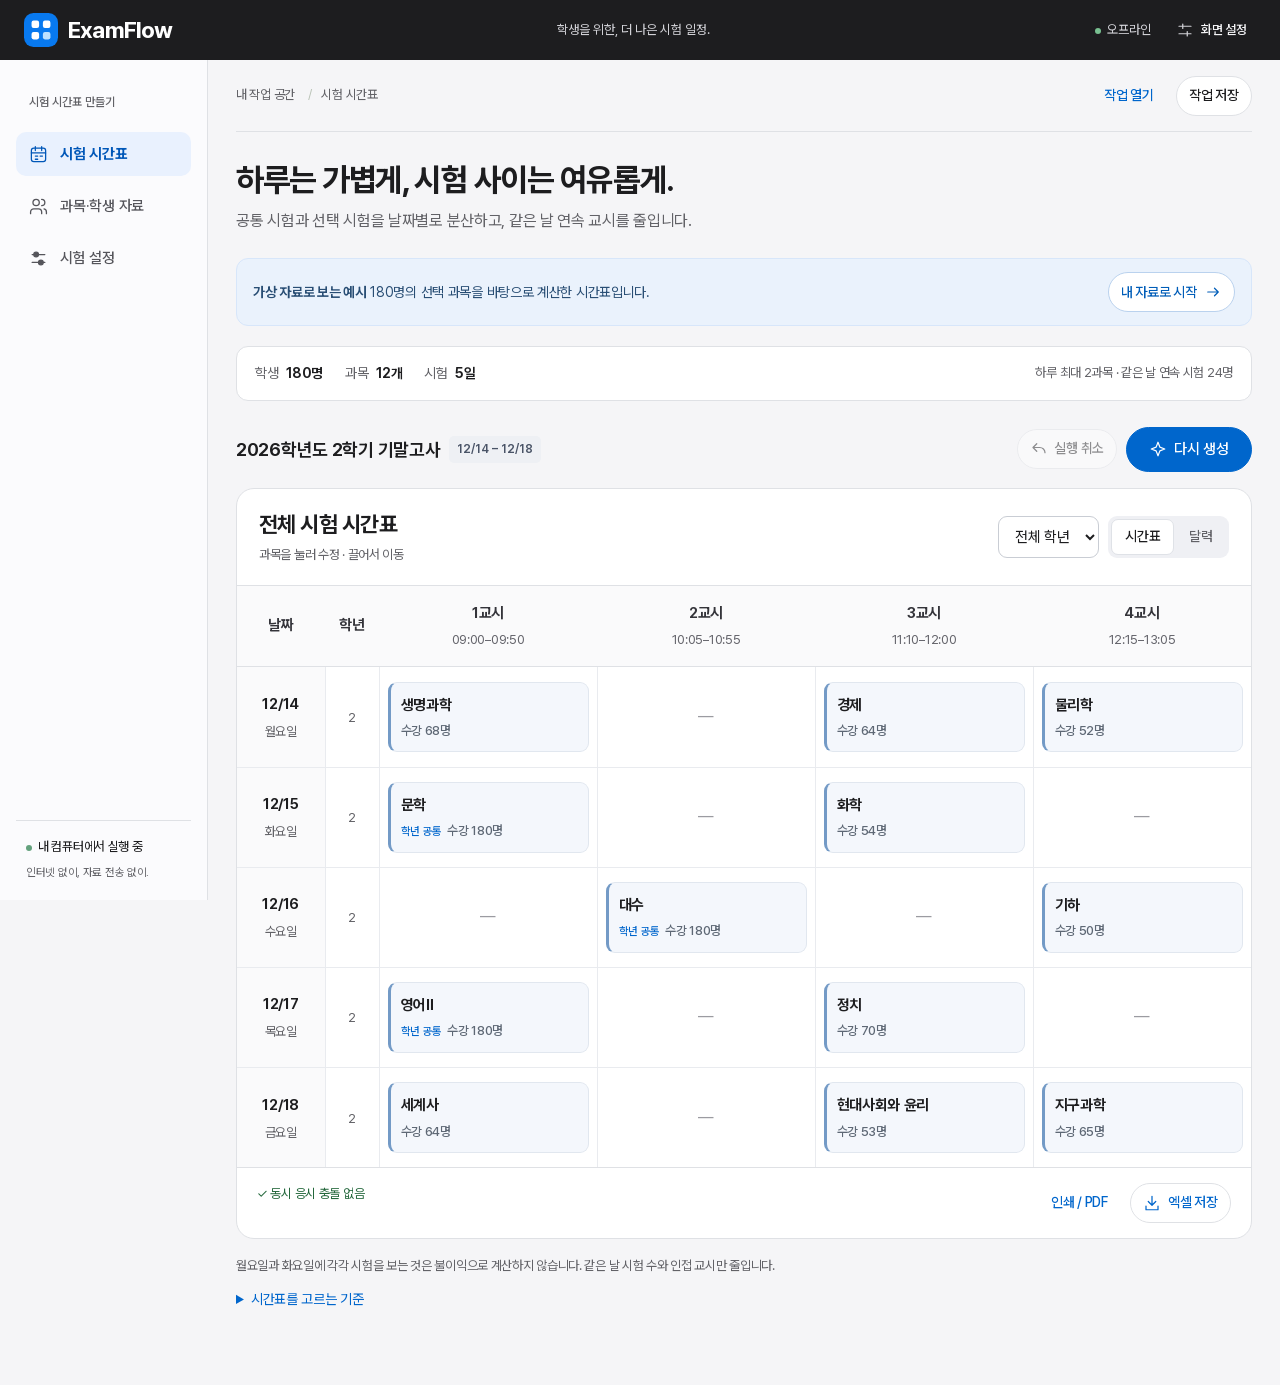
==== index.html @ 09921597 "Add files via upload" ====
<!doctype html>
<html lang="ko"><head><meta charset="utf-8"><meta name="viewport" content="width=device-width,initial-scale=1">
<meta http-equiv="Content-Security-Policy" content="default-src 'none'; script-src 'unsafe-inline' blob:; worker-src blob:; style-src 'unsafe-inline'; img-src data: blob:; font-src data:; connect-src 'none'; object-src 'none'; base-uri 'none'; form-action 'none'">
<title>ExamFlow · 오프라인 시험 시간표</title>
<style>
:root{--bg:#f5f6f3;--paper:#fff;--ink:#20372f;--muted:#687871;--green:#2e6654;--line:#e0e6df;--pale:#eaf2e9;--orange:#d7814d;--shadow:0 8px 30px #1e3b2b05}
*{box-sizing:border-box}body{margin:0;background:var(--bg);font-family:ui-sans-serif,-apple-system,BlinkMacSystemFont,"Segoe UI","Noto Sans KR","Malgun Gothic",sans-serif;color:var(--ink);font-size:14px;line-height:1.55}button,input,select,textarea{font:inherit}button,label.upload{cursor:pointer}button{background:#fff;border:1px solid var(--line);color:var(--ink);border-radius:9px;padding:9px 14px;font-weight:600;transition:.15s}button:hover{border-color:#a6b8a9;background:#f4f8f3}button:disabled{opacity:.45;cursor:not-allowed}button.primary{background:var(--green);color:white;border-color:var(--green)}button.primary:hover{background:#245443}button.subtle{border-color:transparent;background:transparent}button.small{font-size:12px;padding:6px 10px}button:focus-visible,input:focus-visible,select:focus-visible,textarea:focus-visible,a:focus-visible{outline:3px solid #dfab71;outline-offset:3px}h1,h2,h3,p{margin:0}h1{font-size:31px;letter-spacing:-1.2px;font-weight:750}h2{font-size:18px;letter-spacing:-.4px}h3{font-size:15px}small,.muted{color:var(--muted)}.sidebar{width:214px;position:fixed;inset:0 auto 0 0;background:#fdfefb;border-right:1px solid var(--line);padding:30px 18px;display:flex;flex-direction:column;z-index:10}.brand{display:flex;align-items:center;gap:10px;margin:0 10px 5px;font-weight:800;font-size:22px;letter-spacing:-.6px}.brandmark{background:var(--green);width:34px;height:34px;border-radius:10px;display:grid;grid-template-columns:repeat(2,7px);grid-template-rows:repeat(2,7px);gap:4px;justify-content:center;align-content:center;transform:rotate(-5deg)}.brandmark i{border-radius:2px;background:#fff}.brandmark i:last-child{background:#e5b072}.brand-sub{font-size:11px;color:var(--muted);margin-left:54px;letter-spacing:1px}.nav-label{font-size:10px;letter-spacing:1.5px;color:#8d9991;margin:39px 14px 12px}.nav{display:flex;flex-direction:column;gap:7px}.nav button{text-align:left;border:0;background:none;padding:12px 15px;color:#748078;font-size:13px;display:flex;align-items:center;gap:12px}.nav button.active{color:#28533d;background:var(--pale);font-weight:750}.nav svg{width:18px;height:18px;fill:none;stroke:currentColor;stroke-width:1.6}.sidebar-bottom{margin-top:auto;padding:16px 12px;border-top:1px solid var(--line);font-size:12px}.dot{display:inline-block;width:6px;height:6px;border-radius:50%;background:#63a17d;margin-right:6px}.version{color:#98a39b;font-size:10px;margin-top:8px}.main{margin-left:214px;padding:0 34px 38px;max-width:1700px}.topbar{height:80px;display:flex;align-items:center;justify-content:space-between;border-bottom:1px solid var(--line);margin-bottom:30px}.crumb{font-size:12px;color:var(--muted)}.row{display:flex;align-items:center;gap:9px;flex-wrap:wrap}.spread{justify-content:space-between}.eyebrow{font-size:10px;letter-spacing:2px;color:var(--green);font-weight:750;margin-bottom:10px}.page-head{display:flex;justify-content:space-between;align-items:center;gap:18px;margin-bottom:24px}.page-head p{color:var(--muted);margin-top:8px}.round-mark{width:72px;height:72px;background:#e8eee3;border-radius:50%;display:flex;align-items:center;justify-content:center;color:#4c6f4d;font-size:35px;flex-shrink:0}.demo-banner{border:1px solid #e1e6da;background:#edf1e8;border-radius:10px;padding:12px 16px;display:flex;align-items:center;justify-content:space-between;gap:12px;margin-bottom:22px;font-size:12px}.tag{display:inline-block;padding:3px 8px;font-size:10px;border-radius:5px;background:#e8eee8;color:#45634f;font-weight:700;letter-spacing:.2px}.tag.orange{background:#f9ecdf;color:#94602f}.stats{display:grid;grid-template-columns:repeat(4,1fr);gap:14px;margin-bottom:23px}.stat{background:white;border:1px solid var(--line);border-radius:12px;padding:18px 20px;box-shadow:var(--shadow)}.stat .label{font-size:12px;color:var(--muted)}.stat .value{font-size:30px;font-weight:700;margin:8px 0 4px;line-height:1.1;letter-spacing:-1px}.stat .unit{font-size:13px;font-weight:400;margin-left:4px;color:var(--muted)}.stat .foot{font-size:11px;color:var(--muted)}.good{color:#40825b}.board-layout{display:grid;grid-template-columns:minmax(0,1fr) 240px;gap:20px}.panel{background:var(--paper);border:1px solid var(--line);border-radius:12px;box-shadow:var(--shadow);overflow:hidden}.panel-head{padding:18px 20px;border-bottom:1px solid var(--line);display:flex;align-items:center;justify-content:space-between;gap:10px;flex-wrap:wrap}.panel-body{padding:22px}.panel-head small{font-size:11px}.seg{display:inline-flex;padding:3px;background:#f2f5ef;border-radius:7px;gap:2px}.seg button{border:0;background:transparent;padding:5px 12px;font-size:12px;color:var(--muted)}.seg button.active{background:#fff;box-shadow:0 1px 4px #20372f12;color:var(--ink)}.table-wrap{overflow:auto}.schedule{border-collapse:collapse;width:100%;table-layout:fixed;min-width:590px}.schedule th{font-size:12px;background:#fafbf8;font-weight:650;padding:16px 5px;border-bottom:1px solid var(--line);color:#526958}.schedule th small{display:block;font-size:10px;font-weight:400;margin-top:3px}.schedule th:first-child{width:78px}.schedule th:nth-child(2){width:42px}.schedule td{height:102px;padding:8px;border-right:1px solid #eef0eb;border-bottom:1px solid #eef0eb;text-align:center;vertical-align:middle}.schedule td:last-child{border-right:0}.schedule tr:last-child td{border-bottom:0}.schedule .date{font-weight:650;font-size:13px;background:#fcfdfb}.schedule .date small{font-size:11px;display:block;font-weight:400}.empty-cell{color:#c4cdc4;font-size:15px}.exam{display:block;width:100%;text-align:left;border:1px solid transparent;border-left:3px solid var(--chip);border-radius:6px;background:var(--tint);padding:10px 9px;margin:3px 0;font-size:12px;color:#32493a;line-height:1.4;overflow-wrap:anywhere}.exam:hover{border-color:var(--chip);background:var(--tint)}.exam small{display:block;font-size:10px;color:#677666;margin-top:3px}.exam.dim{opacity:.25}.exam.selected{outline:2px solid #3f725b}.exam .lock{float:right;font-size:10px}.board-footer{padding:13px 20px;border-top:1px solid var(--line);font-size:11px;color:var(--muted);display:flex;justify-content:space-between;gap:8px;flex-wrap:wrap}.side-stack{display:flex;flex-direction:column;gap:16px}.side-stack .panel-body{padding:19px}.rule{display:flex;justify-content:space-between;font-size:12px;gap:8px;margin:15px 0}.rule span{color:var(--muted)}.side-note{font-size:11px;line-height:1.75;color:var(--muted);margin-top:12px}.bar-label{display:flex;justify-content:space-between;font-size:11px;margin:14px 0 6px}.bar{height:7px;background:#f0f3ed;border-radius:8px;overflow:hidden}.bar i{height:100%;display:block;background:#8b9b86;border-radius:8px}.bar.current i{background:#528564}.tip{background:#f1f4eb;border:1px solid #e3e9db;border-radius:12px;padding:20px;font-size:12px;line-height:1.8}.tip h3{margin-bottom:7px}.toolbar{display:flex;justify-content:space-between;align-items:center;gap:12px;margin-bottom:16px;flex-wrap:wrap}.statusline{font-size:11px;color:var(--muted);margin-top:16px}.form-grid{display:grid;grid-template-columns:repeat(2,minmax(0,1fr));gap:20px}.field{display:flex;flex-direction:column;gap:7px}.field label{font-size:12px;font-weight:650}.field small{font-size:11px}input,select,textarea{border:1px solid #d9e1d7;border-radius:7px;padding:9px 11px;background:#fff;color:var(--ink);min-width:0}select{padding:8px 9px}input[type=checkbox]{accent-color:var(--green);width:16px;height:16px}.input-title{font-size:13px}.space{height:20px}.section-label{font-size:14px;margin:5px 0 16px}.day-list{display:grid;grid-template-columns:repeat(auto-fit,minmax(140px,1fr));gap:8px}.day-item{display:flex;align-items:center;gap:6px;border:1px solid var(--line);background:#fafcf8;padding:10px;border-radius:8px;font-size:12px}.day-item select{padding:3px;margin-left:auto;max-width:66px}.data-grid{display:grid;grid-template-columns:320px minmax(0,1fr);gap:22px}.upload-zone{border:1.5px dashed #aebfad;padding:28px 18px;text-align:center;border-radius:10px;background:#fafcf7}.upload-zone strong{display:block;margin:12px 0 7px}.upload-zone p{font-size:12px;color:var(--muted);margin-bottom:16px}.upload-icon{display:block;font-size:25px;color:#5b8768}.info-box{background:#f5f7f1;border-radius:9px;padding:15px;font-size:12px;line-height:1.8}.data-table{border-collapse:collapse;width:100%;font-size:12px}.data-table th,.data-table td{padding:12px 15px;border-bottom:1px solid #edf0e9;text-align:left;white-space:nowrap}.data-table th{background:#f9fbf6;color:#6a7b68;font-size:11px;font-weight:600}.data-table td select{font-size:11px;max-width:160px}.data-table td:first-child{font-weight:600}.calendar{display:grid;grid-template-columns:repeat(7,minmax(0,1fr));gap:0;min-width:650px}.calendar .weekday{padding:13px 4px;text-align:center;font-size:11px;color:var(--muted);background:#fafbf8}.calendar .day{min-height:160px;border-top:1px solid var(--line);border-right:1px solid #eef0eb;padding:8px}.calendar .day.out{background:#fafbf8;color:#a9b1a4}.calendar .day span.num{display:inline-flex;align-items:center;justify-content:center;width:25px;height:25px;font-size:12px;margin-bottom:6px}.calendar .day.exam-day span.num{background:var(--green);border-radius:50%;color:white}.calendar .exam{padding:6px;font-size:10px}.calendar .exam small{font-size:9px}.personal-layout{display:grid;grid-template-columns:280px minmax(0,1fr);gap:20px}.checks{display:flex;flex-wrap:wrap;gap:7px}.choice{display:flex;align-items:center;gap:6px;border:1px solid var(--line);border-radius:6px;padding:7px 9px;font-size:12px;background:#fff;cursor:pointer}.choice:has(input:checked){background:var(--pale);border-color:#9eb699}.day-cards{display:grid;grid-template-columns:repeat(auto-fit,minmax(190px,1fr));gap:14px}.day-card{border:1px solid var(--line);border-radius:10px;background:#fff;padding:16px}.day-card h3{margin-bottom:15px}.personal-exam{border-left:3px solid #739a6b;padding:8px 10px;background:#f4f7f0;border-radius:4px;margin:8px 0}.personal-exam.warn{border-left-color:#cd8954;background:#fcf0e5}.personal-exam small{display:block;font-size:11px}.empty-state{padding:60px 25px;text-align:center;color:var(--muted)}.empty-state h2{color:var(--ink);margin-bottom:10px}.help{max-width:850px}.help p,.help li{margin:12px 0;line-height:1.9}.help h2{margin-top:28px}.help h2:first-child{margin-top:0}dialog{border:1px solid var(--line);border-radius:14px;padding:25px;max-width:540px;width:calc(100% - 32px);color:var(--ink);box-shadow:0 20px 80px #1d382838}dialog::backdrop{background:#1b35294d;backdrop-filter:blur(2px)}dialog h2{margin-bottom:12px}dialog .actions{display:flex;justify-content:flex-end;gap:8px;margin-top:22px}.toast{position:fixed;bottom:24px;left:calc(50% + 90px);transform:translateX(-50%);background:#243e31;color:white;border-radius:9px;padding:13px 22px;z-index:100;max-width:85vw;box-shadow:0 5px 20px #20372f25;font-size:13px}.toast.error{background:#873e30}.progress-track{height:8px;background:#ecf0e7;border-radius:10px;margin:20px 0;overflow:hidden}.progress-track i{display:block;width:0;height:100%;background:var(--green);transition:width .2s}.progress-data{font-size:13px;color:var(--muted);min-height:48px}.hidden{display:none!important}.print-only{display:none}.text-warning{color:#9b6331}.mini-list{margin:12px 0;padding-left:18px;font-size:12px;color:var(--muted);line-height:1.8}.file-control{position:absolute;opacity:0;width:1px;height:1px;overflow:hidden}.hintlink{color:var(--green);font-weight:600}.footer-note{font-size:11px;color:var(--muted);margin:18px 0 0}.selected-date{outline:1px solid #92ad88;outline-offset:-1px}
@media(max-width:1150px){.board-layout{grid-template-columns:minmax(0,1fr)}.side-stack{display:grid;grid-template-columns:1fr 1fr}.side-stack .tip{display:none}.main{padding:0 23px 30px}.sidebar{width:190px}.main{margin-left:190px}.data-grid{grid-template-columns:280px minmax(0,1fr)}}
@media(max-width:800px){.sidebar{position:static;width:auto;padding:16px;border-right:0;border-bottom:1px solid var(--line)}.brand{font-size:20px}.brand-sub,.nav-label,.sidebar-bottom{display:none}.nav{flex-direction:row;margin-top:15px;overflow:auto;gap:3px}.nav button{white-space:nowrap;padding:9px;font-size:12px}.nav svg{display:none}.main{margin-left:0;padding:0 16px 25px}.topbar{height:65px;margin-bottom:20px}.topbar .crumb{display:none}.topbar .row{width:100%;justify-content:flex-end}.page-head{margin-bottom:18px}h1{font-size:25px}.round-mark{display:none}.stats{grid-template-columns:repeat(2,1fr);gap:9px}.stat{padding:14px}.stat .value{font-size:26px}.board-layout,.data-grid,.personal-layout,.form-grid{grid-template-columns:1fr}.side-stack{grid-template-columns:1fr 1fr}.demo-banner{align-items:flex-start}.demo-banner button{white-space:nowrap}.toast{left:50%}.panel-body{padding:17px}.topbar button{font-size:12px}}
@media print{@page{size:A4 landscape;margin:12mm}body{background:white;font-size:10pt}.sidebar,.topbar,.page-head,.demo-banner,.stats,.toolbar,.side-stack,.board-footer,.statusline,.footer-note,dialog,.toast,.no-print{display:none!important}.main{padding:0;margin:0;max-width:none}.board-layout{display:block}.panel{border:0;box-shadow:none}.panel-head{padding:8px 0}.panel-head .row,.panel-head small{display:none}.table-wrap{overflow:visible}.schedule{min-width:0}.schedule td{height:74px}.exam{break-inside:avoid;padding:5px;font-size:10pt;-webkit-print-color-adjust:exact;print-color-adjust:exact}.exam small{font-size:8pt}.print-only{display:block;margin-bottom:16px}.day-cards{grid-template-columns:repeat(5,1fr)}.personal-layout{display:block}.personal-layout>aside{display:none}.calendar{min-width:0}.calendar .day{min-height:125px}}
</style><style>
/* ExamFlow 2.0 — quiet surfaces, readable tables, purposeful motion. */
:root{--bg:#f5f5f7;--paper:#fff;--ink:#1d1d1f;--muted:#626267;--green:#0066cc;--blue:#0066cc;--line:#dfe1e5;--pale:#edf4ff;--orange:#8a4b05;--shadow:none;--success:#24683c;--warning-bg:#fff5e8;--warning:#834600;--danger:#b42320;--ease:cubic-bezier(.2,.8,.2,1);--ui-scale:1;--sidebar-width:208px;--topheight:44px}
html{font-size:16px;scroll-padding-top:120px}body{font-family:-apple-system,BlinkMacSystemFont,"Segoe UI","Noto Sans KR","Malgun Gothic",system-ui,sans-serif;font-size:calc(15px * var(--ui-scale));line-height:1.5;letter-spacing:-.015em}h1{font-size:40px;font-weight:600;letter-spacing:-1.5px;line-height:1.2}h2{font-size:20px;font-weight:600}h3{font-size:16px;font-weight:600}p{line-height:1.65}strong{font-weight:600}small{font-size:12px}button{min-height:40px;padding:10px 16px;border-radius:999px;font-weight:400;font-size:14px;letter-spacing:-.1px;transition:background .18s,border-color .18s,transform .18s var(--ease);box-shadow:none}button:hover{background:#f0f3f8;border-color:#b7c3d4}button:active:not(:disabled){transform:scale(.97)}button.primary{background:var(--blue);border-color:var(--blue);color:#fff}button.primary:hover{background:#005cb8}button.small{font-size:13px;min-height:36px;padding:7px 12px}button.subtle{color:var(--blue)}button:disabled{opacity:.48}button svg,.icon svg{width:18px;height:18px;display:block;fill:none;stroke:currentColor;stroke-width:1.65;stroke-linecap:round;stroke-linejoin:round}.icon{display:inline-flex;vertical-align:middle;align-items:center;justify-content:center}.icon-button{display:inline-flex;align-items:center;justify-content:center;padding:10px;min-width:42px}.with-icon{display:inline-flex;align-items:center;justify-content:center;gap:7px}button:focus-visible,input:focus-visible,select:focus-visible,textarea:focus-visible,[tabindex]:focus-visible{outline:3px solid #0071e3;outline-offset:3px}.globalbar{position:fixed;inset:0 0 auto;height:44px;background:#1d1d1f;color:#f5f5f7;z-index:50;display:flex;align-items:center;justify-content:space-between;padding:0 28px;font-size:12px;letter-spacing:.02em}.globalbar strong{font-size:15px}.globalbar span{color:#d2d2d7}.globalbar .dot{background:#79c091}.global-actions{display:flex;align-items:center;gap:14px}.globalbar button{border:0;background:transparent;color:#f5f5f7;min-height:36px;padding:4px 9px;font-size:12px}.globalbar button:hover{background:#38383a}.skip-link{position:fixed;top:-100px;left:20px;z-index:200;background:white;padding:12px;color:#0066cc}.skip-link:focus{top:50px}.sidebar{top:44px;width:var(--sidebar-width);background:#fbfbfd;padding:27px 16px 18px;border-right:1px solid var(--line);z-index:30}.brand{font-size:22px;font-weight:600;letter-spacing:-.6px;margin-left:8px}.brandmark{background:#0066cc;transform:none;border-radius:10px;width:32px;height:32px}.brandmark i:last-child{background:#a9d2ff}.brand-sub{font-size:10px;letter-spacing:1.4px;margin:6px 0 0 50px;color:var(--muted)}.nav-label{font-size:10px;color:var(--muted);letter-spacing:1px;margin:34px 13px 12px}.nav{gap:6px}.nav button{font-size:14px;min-height:44px;border-radius:10px;color:#55555b;padding:11px 13px}.nav button.active{background:#e9f1fe;color:#0057b8;font-weight:600}.nav svg{width:19px;height:19px;flex-shrink:0}.sidebar-bottom{font-size:12px;padding:16px 10px 0}.sidebar-bottom .muted{color:var(--muted)}.version{color:#77777d;line-height:1.5}.main{margin-left:var(--sidebar-width);max-width:1680px;padding:44px 36px 30px}.topbar{position:sticky;top:44px;z-index:20;height:66px;margin-bottom:30px;background:rgba(245,245,247,.92);backdrop-filter:saturate(150%) blur(20px);border-bottom:1px solid var(--line)}.crumb{font-size:13px}.page-head{margin-bottom:26px;align-items:center}.page-head p{font-size:16px;line-height:1.6;max-width:660px}.eyebrow{color:#66666d;font-size:11px;letter-spacing:1.3px;margin-bottom:11px;font-weight:600}.round-mark{display:none}.hero-proof{display:flex;align-items:center;gap:14px;min-width:176px;margin-left:20px}.hero-proof svg{width:72px;height:72px;transform:rotate(-90deg)}.hero-proof .proof-value{font-size:25px;font-weight:600;line-height:1.2;font-variant-numeric:tabular-nums}.hero-proof small{display:block;margin-top:5px;font-size:12px;max-width:100px;color:var(--muted)}.demo-banner{background:#eaf2fc;border-color:#d7e6fa;border-radius:12px;padding:11px 15px;font-size:13px;color:#294e74;margin-bottom:24px}.demo-banner strong{font-weight:600}.demo-banner button{background:white;color:#005db8;border-color:#bad2ee}.tag{border-radius:5px;padding:4px 8px;font-size:11px;color:#495366;background:#eef0f4}.tag.orange{background:var(--warning-bg);color:var(--warning)}.stats{gap:16px;margin-bottom:24px}.stat{border:1px solid var(--line);border-radius:18px;padding:22px 23px;box-shadow:none;min-width:0;background:var(--paper)}.stat .label{font-size:13px;color:var(--muted)}.stat .value{font-size:40px;font-weight:600;letter-spacing:-1.3px;margin:14px 0 10px;white-space:nowrap;font-variant-numeric:tabular-nums}.stat .unit{font-size:14px;margin-left:6px;letter-spacing:0}.stat .foot{font-size:12px;min-height:18px;line-height:1.5}.stat.emphasis{border-color:#b8d1ef;background:#f6faff}.stat.emphasis .value{color:#0059b2}.good{color:var(--success)}.text-warning{color:var(--warning)}.toolbar{margin:5px 0 17px;gap:16px}.toolbar-title{font-size:17px;font-weight:600}.toolbar .primary{min-height:44px;padding:11px 22px;font-size:15px}.toolbar select{min-height:44px;border-radius:10px;font-size:13px;background:var(--paper)}.board-layout{grid-template-columns:minmax(0,1fr) 248px;gap:20px}.panel{border:1px solid var(--line);border-radius:18px;box-shadow:none;background:var(--paper)}.panel-head{padding:20px 22px;border-bottom:1px solid var(--line)}.panel-head small{font-size:12px;margin-top:5px;display:block;color:var(--muted)}.panel-body{padding:24px}.side-stack{gap:18px}.side-stack .panel-body{padding:22px}.rule{font-size:13px;line-height:1.5;margin:17px 0}.side-note{font-size:12px;line-height:1.65;color:var(--muted)}.bar-label{font-size:12px;margin-top:17px}.bar{background:#edf0f4;height:8px}.bar i{background:#999fa9;transition:width .45s var(--ease)}.bar.current i{background:#0066cc}.tip{background:#fff;border-color:var(--line);padding:22px;border-radius:18px;color:var(--muted);font-size:13px}.tip h3{color:var(--ink)}.seg{border-radius:9px;background:#eff0f4;padding:3px}.seg button{min-height:34px;padding:5px 13px;border-radius:7px;font-size:13px;color:#626267}.seg button.active{background:var(--paper);box-shadow:none;color:var(--ink);border:1px solid #dfe2e7}.table-wrap{position:relative}.schedule{min-width:690px;table-layout:fixed}.schedule th{padding:17px 8px;background:#fafafb;color:#34343a;font-size:14px;font-weight:600}.schedule th small{font-size:12px;margin-top:6px;color:#64646b}.schedule th:first-child{width:76px}.schedule th:nth-child(2){width:42px}.schedule td{height:114px;padding:8px;border-color:#e9ebef;position:relative;background:var(--paper)}.schedule td.date{background:#fafafb;font-size:14px}.schedule .date small{font-size:12px;margin-top:6px}.schedule td:focus-within{z-index:1}.schedule td small{font-size:12px}.empty-cell{color:#9b9ba1}.exam{margin:3px 0;padding:12px 10px 11px;min-height:76px;font-size:calc(14px * var(--ui-scale));line-height:1.4;letter-spacing:-.2px;white-space:normal;background:#f4f7fc!important;border:1px solid #e1e7ef!important;border-left:3px solid #739ac6!important;border-radius:9px;color:var(--ink)!important;text-align:left;cursor:grab;box-shadow:none}.exam strong{font-size:inherit;font-weight:600}.exam small{font-size:12px;color:#5e6875!important;margin-top:6px}.exam:hover{border-color:#94b8df!important;background:#edf4fd!important}.exam.has-risk{background:var(--warning-bg)!important;border-color:#efd7b5!important;border-left-color:#b67213!important}.exam:active{cursor:grabbing}.exam .lock{color:#005cb8;background:#e2edfc;border-radius:3px;padding:1px 4px;font-size:9px;line-height:16px}.risk-badge{display:flex;align-items:center;gap:4px;font-size:11px;line-height:1.4;color:var(--warning);margin-top:7px}.risk-badge .icon svg{width:13px;height:13px}.board-footer{padding:16px 20px;color:var(--muted);font-size:12px}.board-footer button{color:var(--blue)}.statusline,.footer-note{font-size:12px;line-height:1.65;color:var(--muted)}.field label{font-size:14px;font-weight:600}.field small{font-size:12px}.form-grid{gap:24px}input,select,textarea{border:1px solid #c9cdd4;background:var(--paper);color:var(--ink);border-radius:9px;padding:10px 12px;font-size:14px;min-height:42px}input[type=checkbox]{min-height:18px;accent-color:#0066cc;width:18px;height:18px;flex-shrink:0}.day-item{background:#fafafb;border-color:var(--line);border-radius:11px;font-size:13px;padding:11px 10px}.day-item select{min-height:34px;border-radius:6px;font-size:12px;max-width:70px}.day-item:has(input:checked){border-color:#a9c7ea;background:#f1f7ff}.data-grid{grid-template-columns:320px minmax(0,1fr)}.data-table th{background:#fafafb;color:#585860;font-size:12px;font-weight:600}.data-table td{font-size:14px;padding:14px 16px;border-color:var(--line)}.data-table td select{font-size:12px}.upload-zone{border-color:#b1c7df;background:#f8fbff;padding:30px 17px;border-radius:14px;transition:background .18s,border-color .18s,transform .18s}.upload-zone strong{font-size:16px}.upload-zone p{font-size:13px}.upload-zone.drag-over{border-color:#0066cc;background:#e6f1ff;transform:scale(1.015)}.upload-icon{color:#0066cc}.info-box{background:#f3f5f8;font-size:13px;line-height:1.75;padding:18px;border-radius:12px}.calendar{min-width:750px}.calendar .weekday{background:#fafafb;font-size:13px;color:var(--muted)}.calendar .day{min-height:156px;border-color:var(--line);padding:10px 8px;background:var(--paper)}.calendar .day.out{background:#fafafb}.calendar .day.exam-day span.num{background:#0066cc}.calendar .exam{min-height:0;padding:7px;font-size:12px}.calendar .exam small{font-size:10px}.calendar .risk-badge{display:none}.calendar .day>small{font-size:11px}.choice{background:var(--paper);font-size:14px;border-color:var(--line);padding:9px 10px;border-radius:8px}.choice:has(input:checked){background:#eaf3ff;border-color:#9cbfe7}.day-card{padding:20px;border-radius:16px;border-color:var(--line);background:var(--paper)}.day-card h3{font-size:17px}.personal-exam{background:#edf5ff;border-left-color:#4786cf;padding:12px}.personal-exam.warn{background:var(--warning-bg);border-left-color:#a56517}.personal-exam small{font-size:12px;color:var(--muted);margin-top:4px}.empty-state{padding:70px 25px}.empty-state p{margin:12px auto;max-width:450px}.help p,.help li{font-size:16px;line-height:1.8}.help summary{cursor:pointer;color:var(--blue)}dialog{background:var(--paper);color:var(--ink);border-color:var(--line);padding:28px;max-height:90dvh;overflow:auto;border-radius:20px;box-shadow:none}dialog::backdrop{background:#16161b55;backdrop-filter:blur(6px)}dialog[open]{animation:modalIn .24s var(--ease)}dialog label{font-size:14px}dialog .actions{position:sticky;bottom:-28px;padding:17px 0 0;background:var(--paper)}.toast{background:#1d1d1f;color:white;border-radius:12px;font-size:14px;padding:15px 22px;box-shadow:none;animation:toastIn .2s var(--ease)}.toast.error{background:#9c2924}.progress-track{background:#e6eaf0;height:8px}.progress-track i{background:#0066cc}.progress-data{font-size:15px;line-height:1.7}.progress-caption{font-size:12px;color:var(--muted);margin-top:-9px;margin-bottom:22px}.progress-icon{display:flex;align-items:center;justify-content:center;width:56px;height:56px;border:1px solid #c9ddf4;background:#f1f7ff;color:#0066cc;border-radius:14px;margin-bottom:24px}.progress-icon svg{width:28px;height:28px}.display-options{display:flex;gap:8px;flex-wrap:wrap;margin-top:8px}.display-options button{min-height:44px}.display-options button[aria-pressed=true]{border-color:#0066cc;background:#edf5ff;color:#0055ad}.settings-help{margin-top:24px;border-top:1px solid var(--line);padding-top:18px}.section-title{display:flex;justify-content:space-between;align-items:center;gap:16px;margin:0 0 16px}.section-title p{font-size:13px;color:var(--muted)}.analysis-grid{display:grid;grid-template-columns:minmax(0,1.5fr) minmax(250px,1fr);gap:20px}.histogram-row{display:grid;grid-template-columns:46px 1fr 55px;align-items:center;gap:12px;margin:17px 0;font-size:13px}.histogram-row .bar{height:10px}.histogram-row .bar i{background:#0066cc}.histogram-row:first-of-type .bar i{background:#6a829e}.analysis-pair{font-weight:600;white-space:normal!important}.pill-status{display:inline-flex;align-items:center;gap:5px;padding:4px 8px;border-radius:6px;font-size:12px;color:var(--warning);background:var(--warning-bg)}.pill-status.safe{color:#315a80;background:#eaf2fc}.daily-item{padding:12px 0;display:flex;justify-content:space-between;align-items:center;gap:10px;border-bottom:1px solid var(--line);font-size:13px}.daily-item:last-child{border:0}.daily-item small{display:block;margin-top:4px;font-size:12px;color:var(--muted)}.pair-list{display:grid;gap:8px;margin-top:12px}.pair-item{display:flex;align-items:center;justify-content:space-between;gap:10px;padding:10px 12px;background:#f5f7fa;border-radius:8px;font-size:13px}.pair-item.warn{background:var(--warning-bg);color:var(--warning)}.slot-grid{display:grid;grid-template-columns:repeat(4,minmax(0,1fr));gap:6px;margin:10px 0 17px}.slot-date{grid-column:1/-1;font-size:12px;color:var(--muted);margin-top:7px}.slot-option{border-radius:8px;min-height:40px;padding:7px 5px;font-size:12px;line-height:1.4;white-space:normal}.slot-option.available{color:#005db8;border-color:#afcbe8;background:#f3f8ff}.slot-option.blocked{color:#8c3f3b;background:#f9f0ef;border-color:#e7d1cf}.slot-option.selected{outline:2px solid #0066cc;outline-offset:1px;background:#e2efff}.move-summary{background:#f2f6fc;border-radius:10px;padding:15px;margin-top:15px;font-size:13px;line-height:1.8}.move-summary.invalid{color:#9c2924;background:#fff0ee}.edit-heading{display:flex;justify-content:space-between;align-items:flex-start;gap:12px}#editDialog{width:min(660px,calc(100% - 28px));max-width:660px}.edit-layout{display:grid;grid-template-columns:minmax(0,1fr) 190px;gap:22px}.edit-connections{border-left:1px solid var(--line);padding-left:20px}.undo-button{display:inline-flex;gap:6px;align-items:center}.drop-allowed{outline:2px dashed #3a83c9;outline-offset:-4px;background:#edf6ff!important}.drop-blocked{outline:2px dashed #c48780;outline-offset:-4px;background:#fff5f3!important}.drop-target{outline:3px solid #0066cc;outline-offset:-4px}.dragging{opacity:.4}.drag-explainer{font-size:12px;color:var(--muted);margin-top:8px}.search-row{display:flex;gap:12px;align-items:center}.search-row input{max-width:300px;width:100%;border-radius:999px}.motion-hint{font-size:12px;color:var(--muted);margin-top:12px}.view-enter{animation:viewIn .25s var(--ease)}.just-changed{animation:changed .8s var(--ease)}.reading-mode{--ui-scale:1.13}.reading-mode .schedule{min-width:820px}.reading-mode .schedule th{font-size:16px}.reading-mode .schedule th small,.reading-mode .exam small{font-size:14px}.reading-mode .schedule td{height:135px}.reading-mode .data-table td,.reading-mode input,.reading-mode select{font-size:16px}
@keyframes viewIn{from{opacity:.3;transform:translateY(7px)}to{opacity:1;transform:translateY(0)}}@keyframes modalIn{from{opacity:0;transform:translateY(10px) scale(.985)}to{opacity:1;transform:none}}@keyframes toastIn{from{opacity:0;translate:0 7px}to{opacity:1;translate:0 0}}@keyframes changed{0%,35%{outline:2px solid #0066cc;outline-offset:1px}100%{outline-color:transparent}}
html[data-theme=dark]{--bg:#151517;--paper:#222225;--ink:#f5f5f7;--muted:#b4b4bd;--line:#414147;--pale:#192e48;--blue:#2997ff;--green:#2997ff;--success:#88d5a0;--warning:#efbd76;--warning-bg:#382a1c;--danger:#ffaba5}html[data-theme=dark] .sidebar{background:#1b1b1e}html[data-theme=dark] .topbar{background:#151517e8}html[data-theme=dark] .nav button{color:#c0c0c8}html[data-theme=dark] .nav button.active{color:#a3cfff;background:#1d324d}html[data-theme=dark] .primary{background:#0066cc;border-color:#0066cc}html[data-theme=dark] button:hover{background:#303039}html[data-theme=dark] .primary:hover{background:#075bb0}html[data-theme=dark] .stat.emphasis{background:#1c2d40;border-color:#385a7c}html[data-theme=dark] .stat.emphasis .value{color:#7ebcff}html[data-theme=dark] .demo-banner{background:#1d3047;color:#c6defc;border-color:#3b536f}html[data-theme=dark] .demo-banner button{background:#203b5b;color:#c6defc;border-color:#6381a4}html[data-theme=dark] .tag,html[data-theme=dark] .seg,html[data-theme=dark] .info-box,html[data-theme=dark] .pair-item,html[data-theme=dark] .move-summary{background:#2b2e36;color:#dddde5}html[data-theme=dark] .schedule th,html[data-theme=dark] .schedule td.date,html[data-theme=dark] .calendar .weekday,html[data-theme=dark] .calendar .day.out,html[data-theme=dark] .data-table th{background:#29292d;color:#d3d3dc}html[data-theme=dark] .schedule th small,html[data-theme=dark] .exam small{color:#b5bfd0!important}html[data-theme=dark] .schedule td{border-color:#39393f}html[data-theme=dark] .exam{background:#293341!important;border-color:#424f61!important;border-left-color:#6396c9!important}html[data-theme=dark] .exam.has-risk{background:#382a1c!important;border-color:#765c35!important;border-left-color:#b99050!important}html[data-theme=dark] .exam .lock{background:#24456e;color:#d1e5ff}html[data-theme=dark] .bar{background:#393b44}html[data-theme=dark] .day-item,html[data-theme=dark] .upload-zone{background:#252d38}html[data-theme=dark] .day-item:has(input:checked),html[data-theme=dark] .choice:has(input:checked),html[data-theme=dark] .personal-exam{background:#243b56;color:#e8f0ff}html[data-theme=dark] .slot-option.available{color:#c3dfff;background:#21364f;border-color:#547a9e}html[data-theme=dark] .slot-option.blocked{color:#f4b5ae;background:#402825;border-color:#7d5852}html[data-theme=dark] .slot-option.selected{background:#294c77}html[data-theme=dark] .move-summary.invalid{background:#402825;color:#ffb8b2}html[data-theme=dark] .eyebrow{color:#b4b4bd}html[data-theme=dark] .pill-status.safe{background:#20374e;color:#c4ddfa}html[data-theme=dark] .display-options button[aria-pressed=true]{background:#213c5b;color:#c9e2ff}html[data-theme=dark] .tip{background:var(--paper)}html[data-theme=dark] .seg button{color:#c3c3ca}html[data-theme=dark] .personal-exam.warn{background:var(--warning-bg);color:var(--ink)}
@media(min-width:1680px){.main{margin-left:calc(var(--sidebar-width) + (100vw - 1680px)/2);max-width:1472px}}@media(max-width:1280px){.board-layout{grid-template-columns:minmax(0,1fr)}.side-stack{display:grid;grid-template-columns:1fr 1fr}.side-stack .tip{display:none}.hero-proof{display:none}.main{padding-left:28px;padding-right:28px}.stat{padding:19px}.stat .value{font-size:36px}}@media(max-width:1068px){:root{--sidebar-width:184px}.main{padding-left:22px;padding-right:22px}.nav button{font-size:13px;padding:11px 10px}.analysis-grid{grid-template-columns:1fr}.data-grid{grid-template-columns:1fr}.data-grid>div:first-child .panel-body{display:grid;grid-template-columns:1fr 1fr;gap:16px}.data-grid>div:first-child .space{display:none}h1{font-size:34px}.stat{padding:17px}.stat .label{font-size:12px}}@media(max-width:800px){.globalbar{padding:0 17px}.globalbar .global-sub{display:none}.sidebar{position:static;width:100%;margin-top:44px;padding:16px 16px 8px;border-right:0;border-bottom:1px solid var(--line);background:var(--paper)}.brand{margin:0 0 11px;font-size:21px}.brand-sub,.nav-label,.sidebar-bottom{display:none}.nav{display:flex;flex-direction:row;overflow:auto;gap:4px;padding-bottom:6px}.nav button{min-height:44px;padding:9px 12px;white-space:nowrap}.nav svg{display:none}.main{padding:0 16px 28px;margin:0}.topbar{height:62px;margin-bottom:23px;top:44px}.topbar .crumb{display:none}.topbar .row{width:100%;justify-content:flex-end}.topbar .tag{display:none}.topbar button{min-height:40px;font-size:13px}.page-head p{font-size:15px}.page-head{margin-bottom:24px}h1{font-size:32px;letter-spacing:-1px}.stats{grid-template-columns:repeat(2,minmax(0,1fr));gap:12px}.stat{padding:18px}.stat .value{font-size:36px}.stat .unit{font-size:13px}.stat .foot{font-size:12px}.demo-banner{font-size:12px;align-items:center}.demo-banner strong{display:block;margin-bottom:2px}.demo-banner button{min-height:40px}.toolbar{gap:12px}.toolbar>.row{flex:1}.toolbar select{flex:1;min-width:125px}.toolbar .primary{min-width:150px}.board-layout,.personal-layout{grid-template-columns:1fr}.panel-head{padding:17px 16px}.panel-head .row{width:100%;justify-content:space-between}.panel-head select{min-height:38px}.panel-head h2{font-size:18px}.side-stack{grid-template-columns:1fr}.panel-body{padding:20px}.edit-layout{grid-template-columns:1fr}.edit-connections{border-left:0;border-top:1px solid var(--line);padding:17px 0 0}.data-grid>div:first-child .panel-body{display:block}.data-grid>div:first-child .space{display:block}.day-cards{grid-template-columns:repeat(2,minmax(0,1fr))}.toast{left:50%;width:calc(100% - 32px);max-width:500px;text-align:center}.form-grid{grid-template-columns:1fr}.footer-note{font-size:12px}}
@media(max-width:480px){h1{font-size:29px}.stat{padding:16px 14px}.stat .value{font-size:32px}.stat .label{font-size:12px}.stat .foot{font-size:11px}.demo-banner{gap:8px}.demo-banner span{min-width:0}.demo-banner button{padding:7px 10px;font-size:12px}.topbar button{padding:8px 10px}.toolbar>.row{flex-basis:100%}.day-cards{grid-template-columns:1fr}.global-actions{gap:5px}.globalbar button{font-size:11px}.panel-head .seg button{padding:6px 10px}.slot-grid{grid-template-columns:repeat(4,minmax(0,1fr))}.data-table td{font-size:13px}.display-options button{flex:1}}
@media(prefers-reduced-motion:reduce){*,*::before,*::after{animation:none!important;transition:none!important;scroll-behavior:auto!important}}html[data-motion=reduce] *,html[data-motion=reduce] *::before,html[data-motion=reduce] *::after{animation:none!important;transition:none!important;scroll-behavior:auto!important}
@media print{.globalbar,.sidebar,.topbar,.display-options,.undo-button,.search-row,.drag-explainer,.demo-banner{display:none!important}:root,html[data-theme=dark]{--paper:white;--ink:#1d1d1f;--muted:#555;--line:#ddd;--bg:white}.main{margin:0;padding:0;max-width:none}.schedule{min-width:0}.schedule th{font-size:11px;padding:9px 4px}.schedule th small{font-size:9px}.schedule td{height:80px;padding:5px}.exam{font-size:12px!important;min-height:0;padding:8px;color:#1d1d1f!important;background:#f4f7fc!important}.exam small{font-size:10px!important;color:#555!important}.risk-badge{font-size:9px}.panel{border:0}.panel-head .seg{display:none}.statusline{display:block!important;margin:8px 0}.view-enter{animation:none}.calendar{min-width:0}.calendar .day{min-height:130px}.analysis-grid{display:block}.analysis-grid .panel{break-inside:avoid}.page-head{display:none!important}}
.sr-only{position:absolute!important;width:1px!important;height:1px!important;padding:0!important;margin:-1px!important;overflow:hidden!important;clip:rect(0,0,0,0)!important;white-space:nowrap!important;border:0!important}
button{background:var(--paper);color:var(--ink)}
.calendar .risk-badge{display:flex;font-size:10px}
.brandmark{flex-shrink:0}
@media(min-width:801px) and (max-width:1068px){.stats{grid-template-columns:repeat(2,minmax(0,1fr))}.brand{font-size:20px;white-space:nowrap}.brand-sub{letter-spacing:.8px;margin-left:48px}}
html[data-theme=dark] .pair-item.warn{background:var(--warning-bg);color:var(--warning)}
html[data-theme=dark] .progress-icon{background:#21364f;border-color:#547a9e;color:#c3dfff}
@media print{html[data-theme=dark] .schedule th,html[data-theme=dark] .schedule td.date,html[data-theme=dark] .calendar .weekday,html[data-theme=dark] .calendar .day.out{background:#fafafb;color:#34343a}html[data-theme=dark] .exam,html[data-theme=dark] .exam.has-risk{background:#f4f7fc!important;color:#1d1d1f!important}html[data-theme=dark] .exam small,html[data-theme=dark] .schedule th small{color:#555!important}.risk-badge{color:#834600}}

/* ExamFlow 2.1 — embedded Korean typography and a persistent brand header. */
@font-face{font-family:'Pretendard ExamFlow';src:url('[data-uri]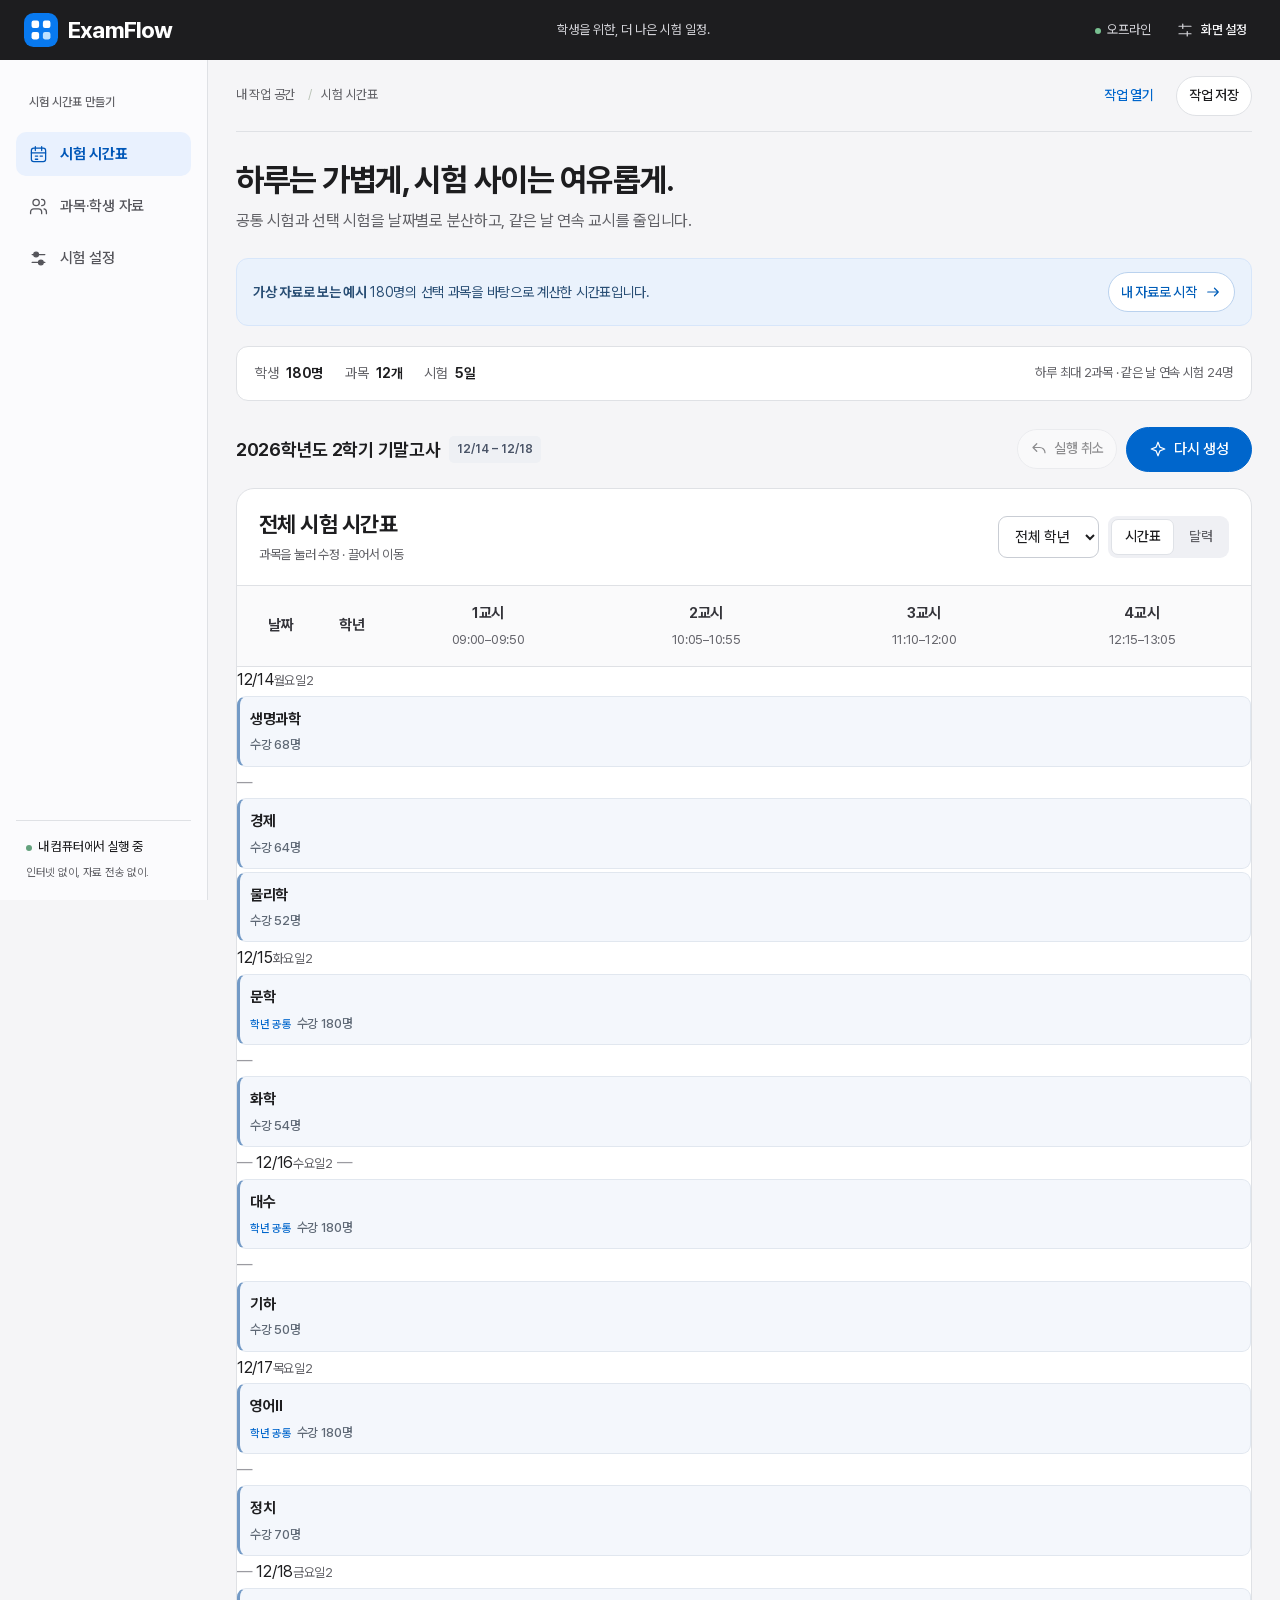
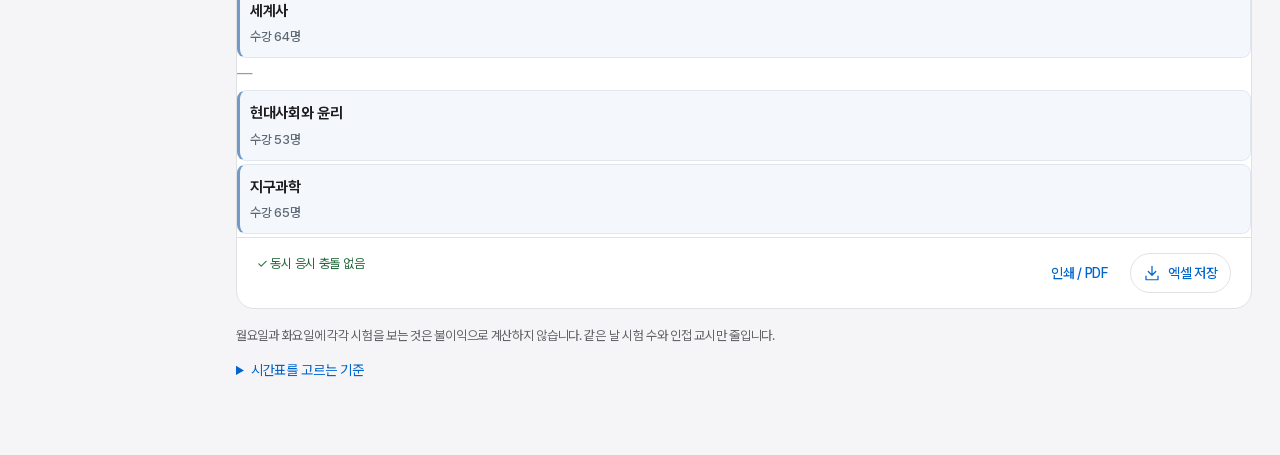
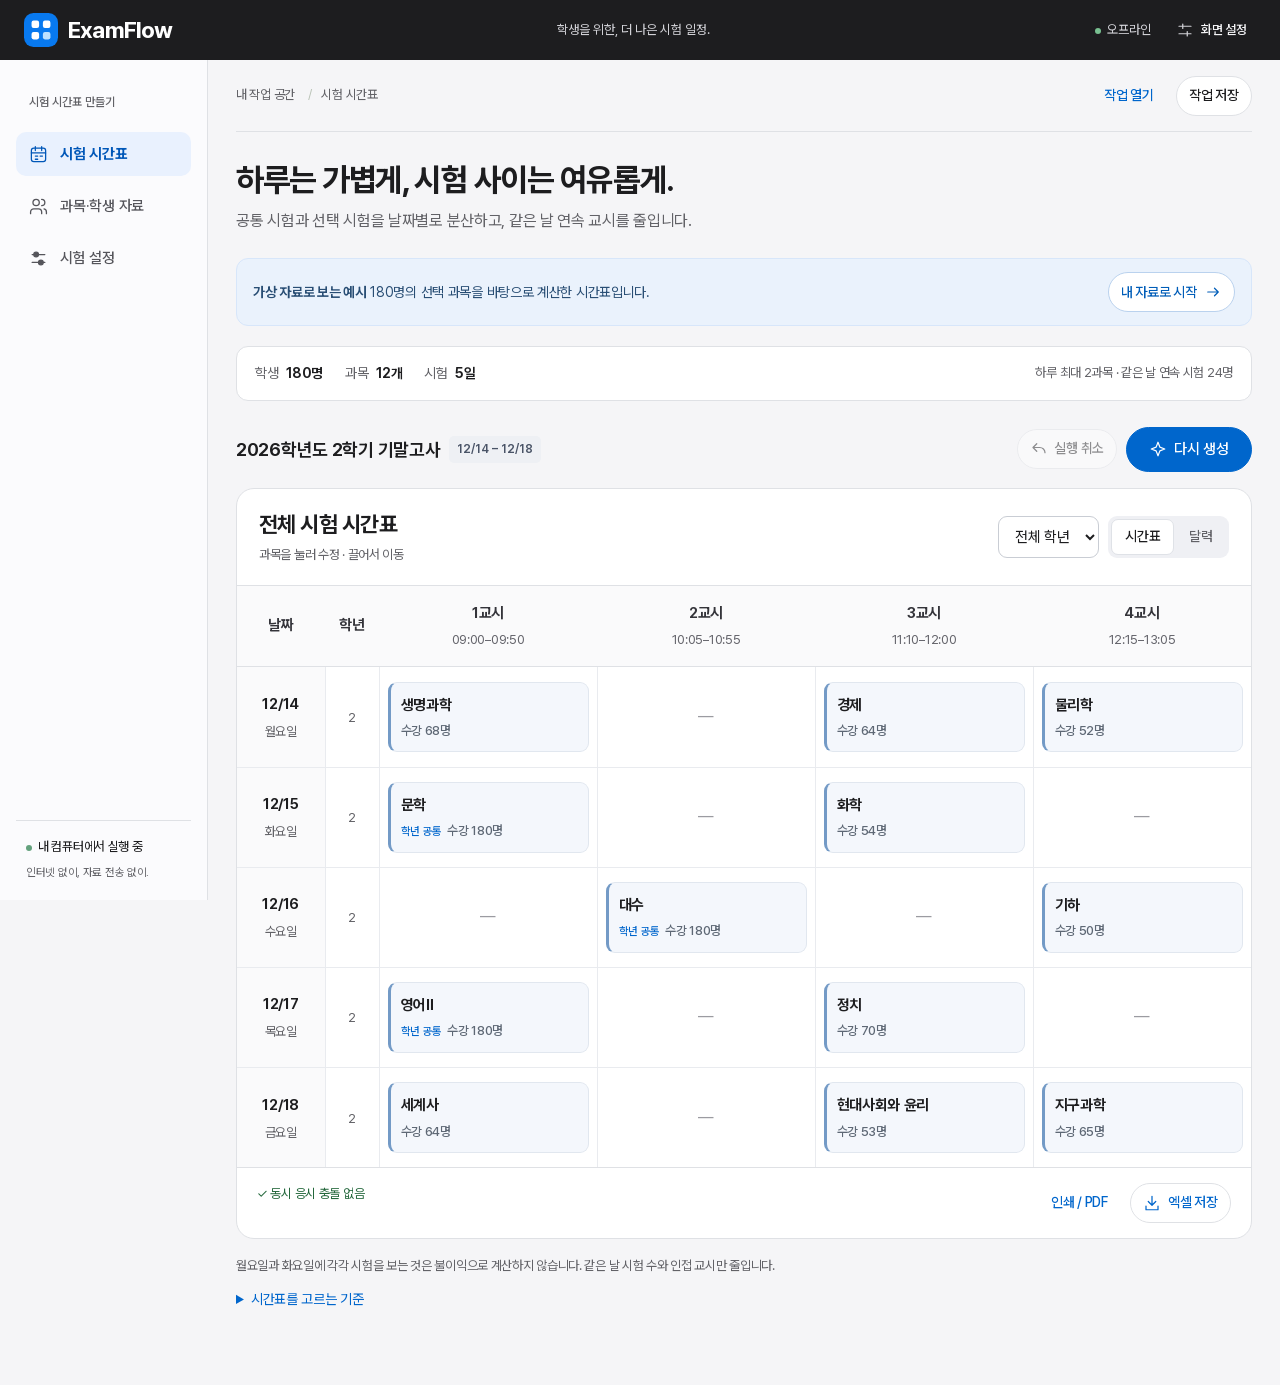
